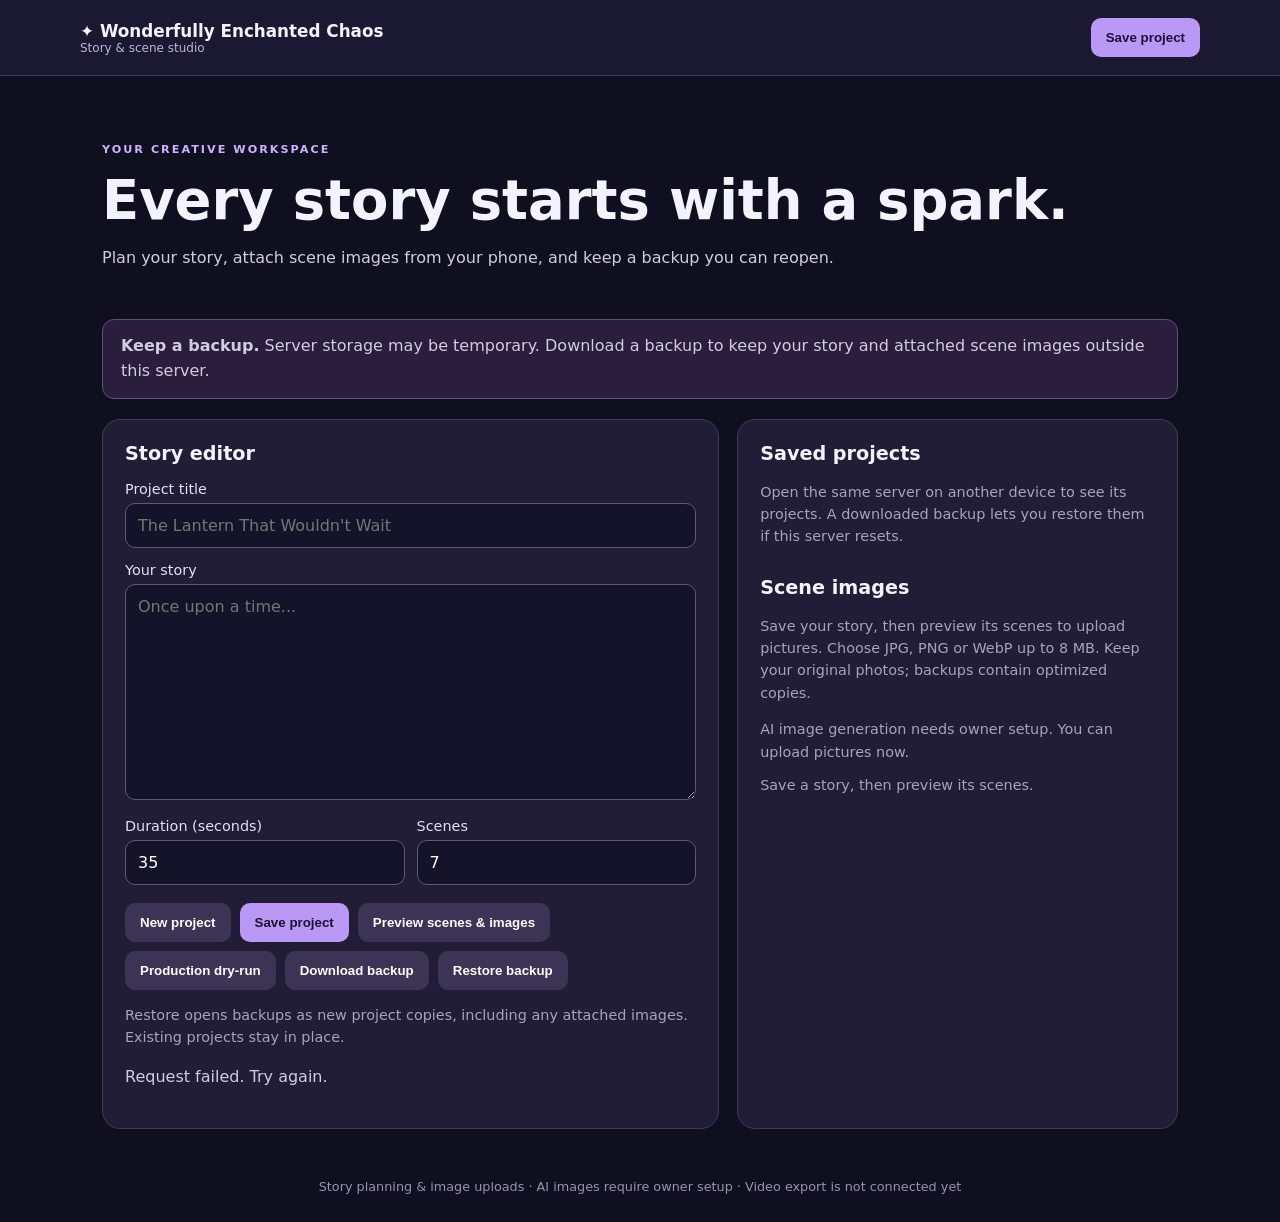
==== wec_engine/studio_web/index.html @ 894c10e3 "Add opt-in Cloudflare image generation for individual studio scenes" ====
<!doctype html>
<html lang="en">
<head>
  <meta charset="utf-8">
  <meta name="viewport" content="width=device-width, initial-scale=1">
  <meta name="theme-color" content="#1b1832">
  <title>Wonderfully Enchanted Chaos Studio</title>
  <link rel="stylesheet" href="./style.css">
</head>
<body>
<header>
  <div class="brand">✦ Wonderfully Enchanted Chaos <small>Story &amp; scene studio</small></div>
  <button id="save-top" type="button">Save project</button>
</header>
<main>
  <section class="hero">
    <p class="eyebrow">YOUR CREATIVE WORKSPACE</p>
    <h1>Every story starts with a spark.</h1>
    <p>Plan your story, attach scene images from your phone, and keep a backup you can reopen.</p>
  </section>
  <p class="notice" role="note"><strong>Keep a backup.</strong> Server storage may be temporary. Download a backup to keep your story and attached scene images outside this server.</p>
  <div class="layout">
    <section class="panel" id="editor">
      <h2>Story editor</h2>
      <label for="title">Project title</label>
      <input id="title" maxlength="150" placeholder="The Lantern That Wouldn't Wait">
      <label for="story">Your story</label>
      <textarea id="story" rows="10" maxlength="30000" placeholder="Once upon a time..."></textarea>
      <div class="two">
        <div><label for="duration">Duration (seconds)</label><input id="duration" type="number" min="1" max="3600" value="35"></div>
        <div><label for="scenes">Scenes</label><input id="scenes" type="number" min="1" max="100" value="7"></div>
      </div>
      <div class="actions">
        <button id="new" class="secondary" type="button">New project</button>
        <button id="save" type="button">Save project</button>
        <button id="plan" class="secondary" type="button">Preview scenes &amp; images</button>
        <button id="dry" class="secondary" type="button">Production dry-run</button>
        <button id="backup" class="secondary" type="button">Download backup</button>
        <button id="restore" class="secondary" type="button">Restore backup</button>
        <input id="restore-file" type="file" accept=".json,application/json" hidden>
      </div>
      <p class="muted">Restore opens backups as new project copies, including any attached images. Existing projects stay in place.</p>
      <p id="message" role="status" aria-live="polite"></p>
    </section>
    <aside class="panel">
      <h2>Saved projects</h2>
      <p class="muted">Open the same server on another device to see its projects. A downloaded backup lets you restore them if this server resets.</p>
      <div id="projects"></div>
      <h2 class="preview-heading">Scene images</h2>
      <p class="muted">Save your story, then preview its scenes to upload pictures. Choose JPG, PNG or WebP up to 8 MB. Keep your original photos; backups contain optimized copies.</p>
      <p id="generation-status" class="muted" role="status">AI image generation needs owner setup. You can upload pictures now.</p>
      <div id="preview" class="muted">Save a story, then preview its scenes.</div>
    </aside>
  </div>
</main>
<footer>Story planning &amp; image uploads · AI images require owner setup · Video export is not connected yet</footer>
<script src="./config.js"></script>
<script src="./app.js"></script>
</body>
</html>
---- wec_engine/studio_web/style.css ----
:root{font-family:system-ui,-apple-system,Segoe UI,sans-serif;color:#f5f2ff;background:#100f20}*{box-sizing:border-box}body{margin:0}header{padding:18px max(20px,calc((100vw - 1120px)/2));display:flex;align-items:center;justify-content:space-between;gap:12px;background:#1b1832;border-bottom:1px solid #40395b}.brand{font-weight:800;font-size:1.05rem}.brand small{display:block;font-size:.75rem;color:#bfb4db;font-weight:500}.pill{font-size:.7rem;background:#40305c;padding:8px;border-radius:20px}main{max-width:1120px;margin:auto;padding:22px}.hero{padding:32px 0}.eyebrow{letter-spacing:.18em;color:#cfb2ff;font-size:.7rem;font-weight:700}h1{font-size:clamp(2rem,5vw,3.4rem);line-height:1.1;margin:12px 0}p{line-height:1.55;color:#d2cce1}.layout{display:grid;grid-template-columns:minmax(0,1.4fr) minmax(260px,1fr);gap:18px}.panel{background:#211d36;border:1px solid #423957;border-radius:18px;padding:22px;min-width:0}h2{margin-top:0;font-size:1.2rem}label{display:block;margin:14px 0 6px;color:#e5def6;font-size:.9rem}input,textarea{font-size:16px;width:100%;border:1px solid #615776;background:#151329;border-radius:10px;color:white;padding:12px;font:inherit}textarea{resize:vertical}.two{display:grid;grid-template-columns:1fr 1fr;gap:12px}.actions{display:flex;flex-wrap:wrap;gap:9px;margin-top:18px}button{background:#b999f5;color:#1b1233;border:0;border-radius:10px;padding:12px 15px;font-weight:750;cursor:pointer}button.secondary{background:#3d3355;color:white}button:hover{filter:brightness(1.12)}.muted{color:#a9a2bb;font-size:.9rem}.item,.scene{padding:12px;margin:8px 0;background:#2c2642;border:1px solid #514668;border-radius:10px}.item button{margin-top:6px}.scene strong{display:block}.scene p{margin:6px 0;font-size:.85rem}#message{min-height:1.5em}footer{text-align:center;padding:28px;color:#9991b0;font-size:.8rem}@media(max-width:740px){header{padding:14px 16px}.layout{grid-template-columns:1fr}main{padding:16px}.hero{padding:20px 0}.panel{padding:17px}.pill{max-width:130px;text-align:center}}
header{position:sticky;top:0;z-index:10}header button{flex-shrink:0}.brand{max-width:72%}.notice{border:1px solid #615078;background:#291f3c;border-radius:12px;padding:14px 18px;margin:0 0 20px}.preview-heading{margin-top:28px}.scene-image{display:block;width:100%;max-height:360px;object-fit:contain;background:#151329;border-radius:9px;margin:12px 0}.image-empty{padding:18px 12px;border:1px dashed #736087;border-radius:9px;text-align:center}button:disabled{opacity:.55;cursor:wait}button:focus-visible,input:focus-visible,textarea:focus-visible{outline:3px solid #dac3ff;outline-offset:3px}input,textarea{font-size:16px}.scene .actions button{min-height:44px}.item strong,.scene strong{overflow-wrap:anywhere}[hidden]{display:none!important}@media(max-width:740px){header{gap:8px}header .brand{max-width:calc(100% - 112px);font-size:.9rem}header button{padding:11px;font-size:.8rem}.notice{padding:12px;font-size:.85rem}.scene-image{max-height:420px}}
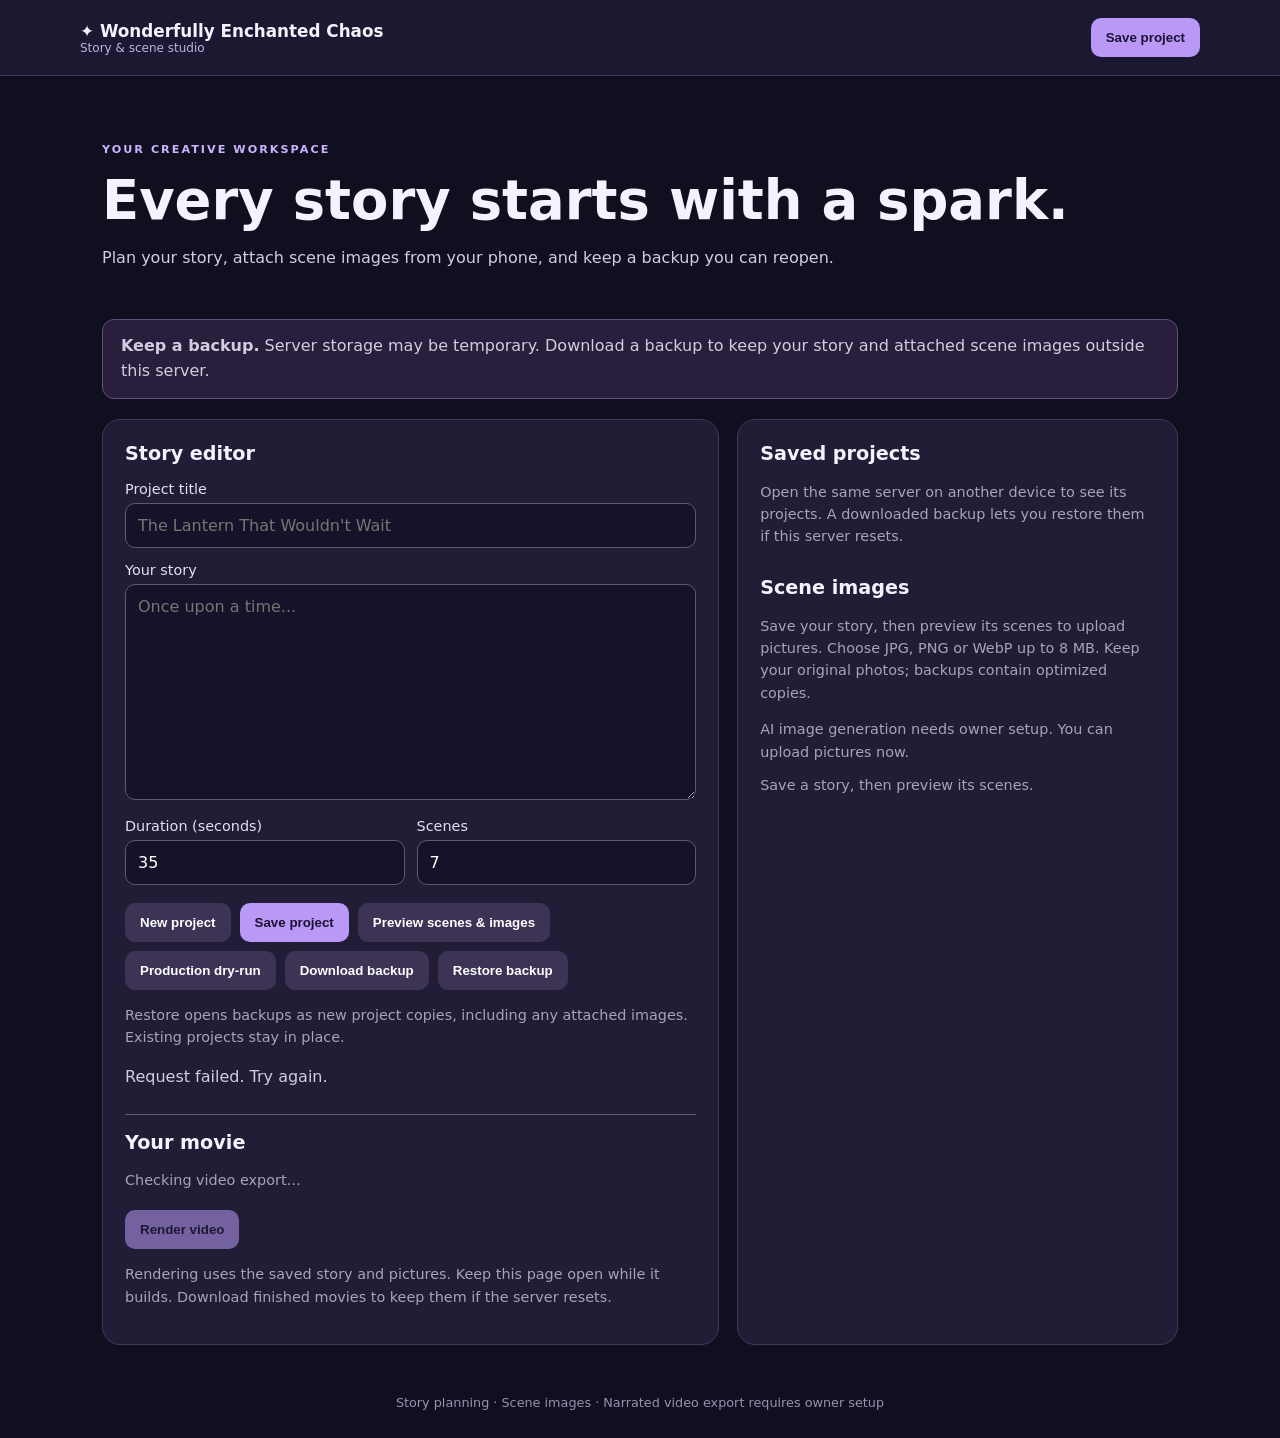
==== commit 8aeec613: "Add authenticated dashboard video jobs and phone playback" ====
--- a/wec_engine/studio_web/index.html
+++ b/wec_engine/studio_web/index.html
@@ -41,6 +41,17 @@
       </div>
       <p class="muted">Restore opens backups as new project copies, including any attached images. Existing projects stay in place.</p>
       <p id="message" role="status" aria-live="polite"></p>
+      <section id="video-export" aria-labelledby="video-heading">
+        <h2 id="video-heading">Your movie</h2>
+        <p id="video-availability" class="muted">Checking video export…</p>
+        <div class="actions"><button id="render-video" type="button" disabled>Render video</button></div>
+        <p class="muted">Rendering uses the saved story and pictures. Keep this page open while it builds. Download finished movies to keep them if the server resets.</p>
+        <div id="video-jobs"></div>
+        <div id="video-player" hidden>
+          <p id="video-player-title"></p>
+          <video id="movie" controls playsinline preload="metadata" aria-label="Finished story movie"></video>
+        </div>
+      </section>
     </section>
     <aside class="panel">
       <h2>Saved projects</h2>
@@ -53,7 +64,7 @@
     </aside>
   </div>
 </main>
-<footer>Story planning &amp; image uploads · AI images require owner setup · Video export is not connected yet</footer>
+<footer>Story planning · Scene images · Narrated video export requires owner setup</footer>
 <script src="./config.js"></script>
 <script src="./app.js"></script>
 </body>
--- a/wec_engine/studio_web/style.css
+++ b/wec_engine/studio_web/style.css
@@ -1,2 +1,8 @@
 :root{font-family:system-ui,-apple-system,Segoe UI,sans-serif;color:#f5f2ff;background:#100f20}*{box-sizing:border-box}body{margin:0}header{padding:18px max(20px,calc((100vw - 1120px)/2));display:flex;align-items:center;justify-content:space-between;gap:12px;background:#1b1832;border-bottom:1px solid #40395b}.brand{font-weight:800;font-size:1.05rem}.brand small{display:block;font-size:.75rem;color:#bfb4db;font-weight:500}.pill{font-size:.7rem;background:#40305c;padding:8px;border-radius:20px}main{max-width:1120px;margin:auto;padding:22px}.hero{padding:32px 0}.eyebrow{letter-spacing:.18em;color:#cfb2ff;font-size:.7rem;font-weight:700}h1{font-size:clamp(2rem,5vw,3.4rem);line-height:1.1;margin:12px 0}p{line-height:1.55;color:#d2cce1}.layout{display:grid;grid-template-columns:minmax(0,1.4fr) minmax(260px,1fr);gap:18px}.panel{background:#211d36;border:1px solid #423957;border-radius:18px;padding:22px;min-width:0}h2{margin-top:0;font-size:1.2rem}label{display:block;margin:14px 0 6px;color:#e5def6;font-size:.9rem}input,textarea{font-size:16px;width:100%;border:1px solid #615776;background:#151329;border-radius:10px;color:white;padding:12px;font:inherit}textarea{resize:vertical}.two{display:grid;grid-template-columns:1fr 1fr;gap:12px}.actions{display:flex;flex-wrap:wrap;gap:9px;margin-top:18px}button{background:#b999f5;color:#1b1233;border:0;border-radius:10px;padding:12px 15px;font-weight:750;cursor:pointer}button.secondary{background:#3d3355;color:white}button:hover{filter:brightness(1.12)}.muted{color:#a9a2bb;font-size:.9rem}.item,.scene{padding:12px;margin:8px 0;background:#2c2642;border:1px solid #514668;border-radius:10px}.item button{margin-top:6px}.scene strong{display:block}.scene p{margin:6px 0;font-size:.85rem}#message{min-height:1.5em}footer{text-align:center;padding:28px;color:#9991b0;font-size:.8rem}@media(max-width:740px){header{padding:14px 16px}.layout{grid-template-columns:1fr}main{padding:16px}.hero{padding:20px 0}.panel{padding:17px}.pill{max-width:130px;text-align:center}}
 header{position:sticky;top:0;z-index:10}header button{flex-shrink:0}.brand{max-width:72%}.notice{border:1px solid #615078;background:#291f3c;border-radius:12px;padding:14px 18px;margin:0 0 20px}.preview-heading{margin-top:28px}.scene-image{display:block;width:100%;max-height:360px;object-fit:contain;background:#151329;border-radius:9px;margin:12px 0}.image-empty{padding:18px 12px;border:1px dashed #736087;border-radius:9px;text-align:center}button:disabled{opacity:.55;cursor:wait}button:focus-visible,input:focus-visible,textarea:focus-visible{outline:3px solid #dac3ff;outline-offset:3px}input,textarea{font-size:16px}.scene .actions button{min-height:44px}.item strong,.scene strong{overflow-wrap:anywhere}[hidden]{display:none!important}@media(max-width:740px){header{gap:8px}header .brand{max-width:calc(100% - 112px);font-size:.9rem}header button{padding:11px;font-size:.8rem}.notice{padding:12px;font-size:.85rem}.scene-image{max-height:420px}}
+/* Keep playback and progress usable on a narrow phone screen. */
+#video-export { margin-top: 1.5rem; border-top: 1px solid #615a78; padding-top: 1rem; }
+#movie { display: block; width: 100%; max-height: 70vh; border-radius: 12px; background: #0c0b14; }
+.video-job { margin: 1rem 0; padding: 1rem; border: 1px solid #615a78; border-radius: 12px; }
+.video-job progress { display: block; width: 100%; margin: .7rem 0; }
+[hidden] { display: none !important; }
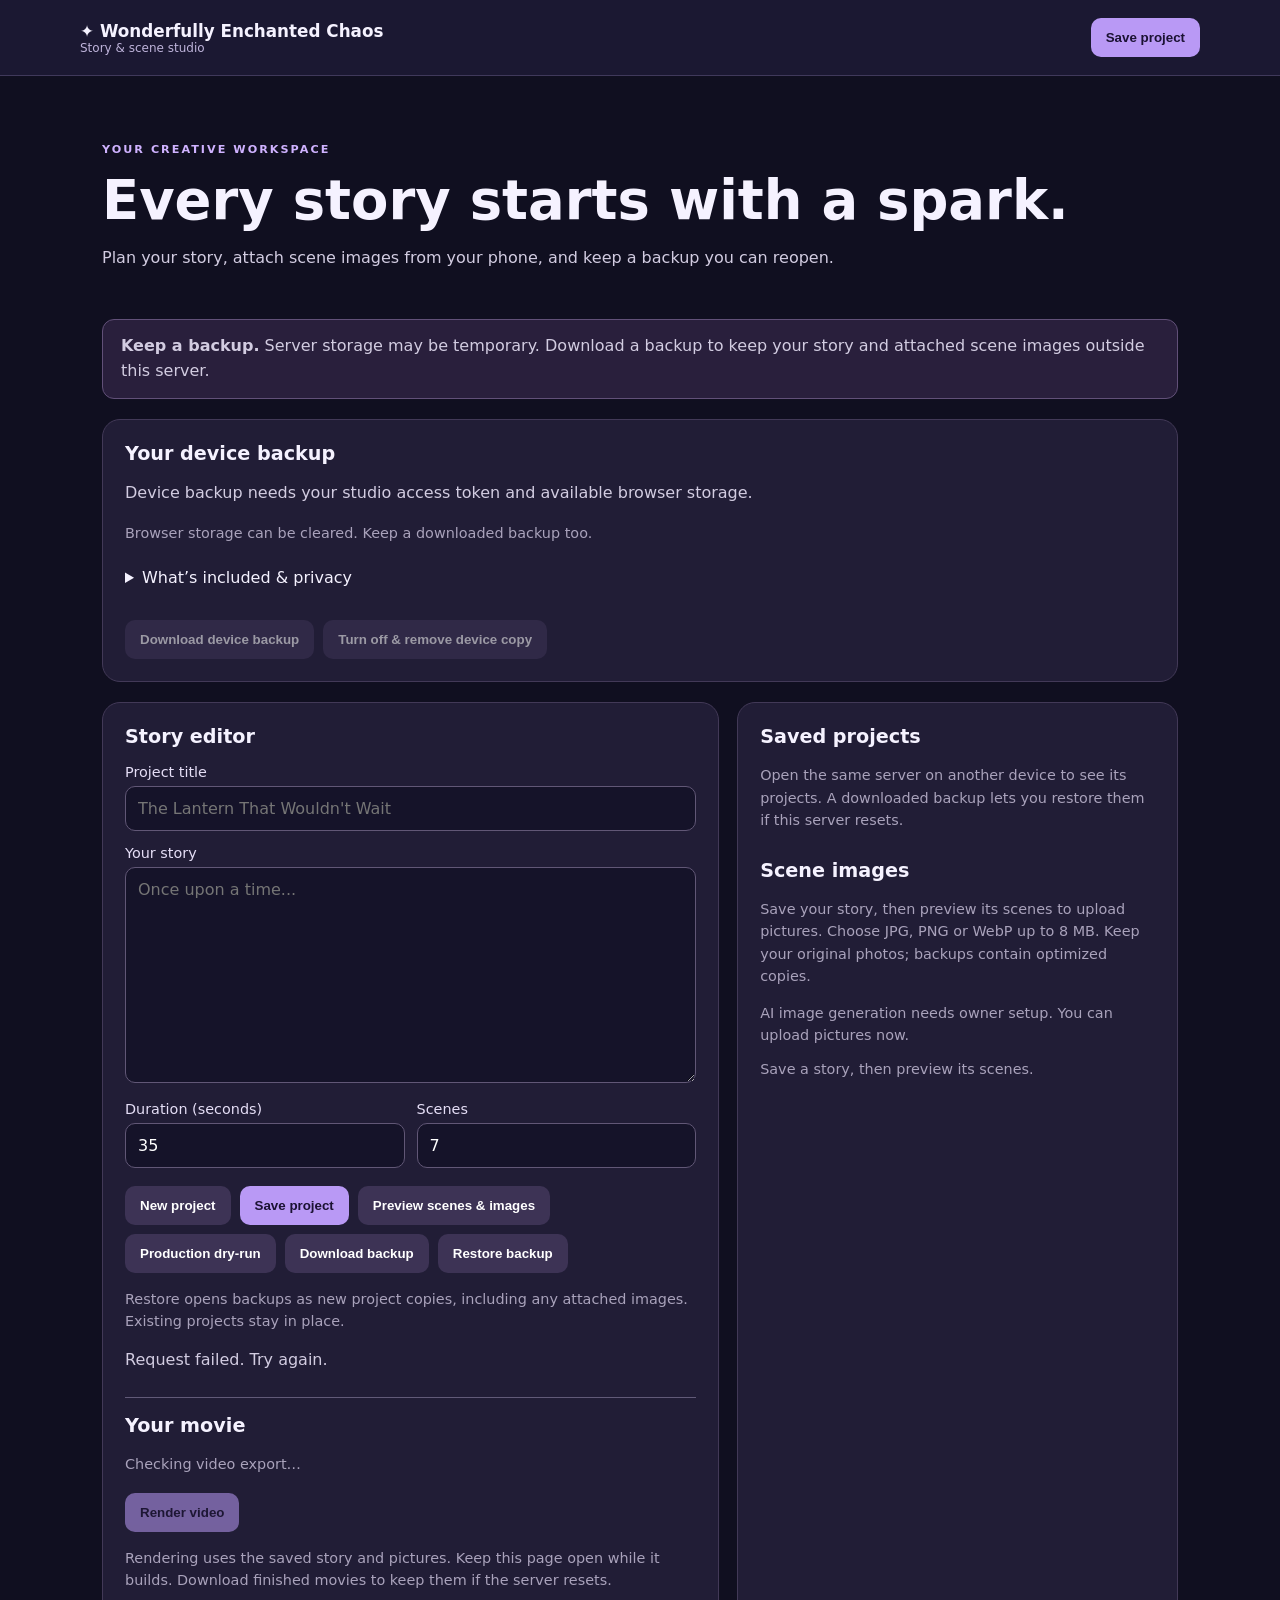
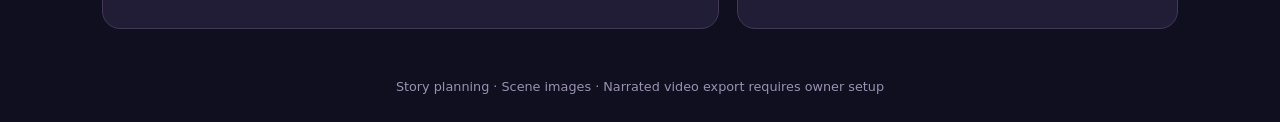
==== commit aeacd436: "Add automatic device project backups and guarded empty-server recovery" ====
--- a/wec_engine/studio_web/index.html
+++ b/wec_engine/studio_web/index.html
@@ -19,6 +19,18 @@
     <p>Plan your story, attach scene images from your phone, and keep a backup you can reopen.</p>
   </section>
   <p class="notice" role="note"><strong>Keep a backup.</strong> Server storage may be temporary. Download a backup to keep your story and attached scene images outside this server.</p>
+  <section class="panel device-backup" aria-labelledby="device-heading">
+    <h2 id="device-heading">Your device backup</h2>
+    <p id="device-status" role="status" aria-live="polite">Checking this browser’s saved copy…</p>
+    <p class="muted">Browser storage can be cleared. Keep a downloaded backup too.</p>
+    <details><summary>What’s included &amp; privacy</summary><p class="muted">Saved stories and pictures are copied automatically in this browser. Unsaved edits and movies are not included. Private browsing, clearing site data or browser cleanup can remove the copy. Use your own device.</p></details>
+    <div class="actions">
+      <button id="device-recover" type="button" hidden disabled>Recover projects from this device</button>
+      <button id="device-download" class="secondary" type="button" disabled>Download device backup</button>
+      <button id="device-replace" class="secondary" type="button" hidden disabled>Use current server projects</button>
+      <button id="device-toggle" class="secondary" type="button" disabled>Turn off &amp; remove device copy</button>
+    </div>
+  </section>
   <div class="layout">
     <section class="panel" id="editor">
       <h2>Story editor</h2>
@@ -66,6 +78,7 @@
 </main>
 <footer>Story planning · Scene images · Narrated video export requires owner setup</footer>
 <script src="./config.js"></script>
+<script src="./device-backup.js"></script>
 <script src="./app.js"></script>
 </body>
 </html>
--- a/wec_engine/studio_web/style.css
+++ b/wec_engine/studio_web/style.css
@@ -6,3 +6,7 @@
 .video-job { margin: 1rem 0; padding: 1rem; border: 1px solid #615a78; border-radius: 12px; }
 .video-job progress { display: block; width: 100%; margin: .7rem 0; }
 [hidden] { display: none !important; }
+.device-backup { margin-bottom: 20px; }
+#device-status { overflow-wrap: anywhere; }
+.device-backup summary { min-height: 44px; padding: 10px 0; cursor: pointer; }
+.device-backup summary:focus-visible { outline: 3px solid #dac3ff; outline-offset: 3px; }
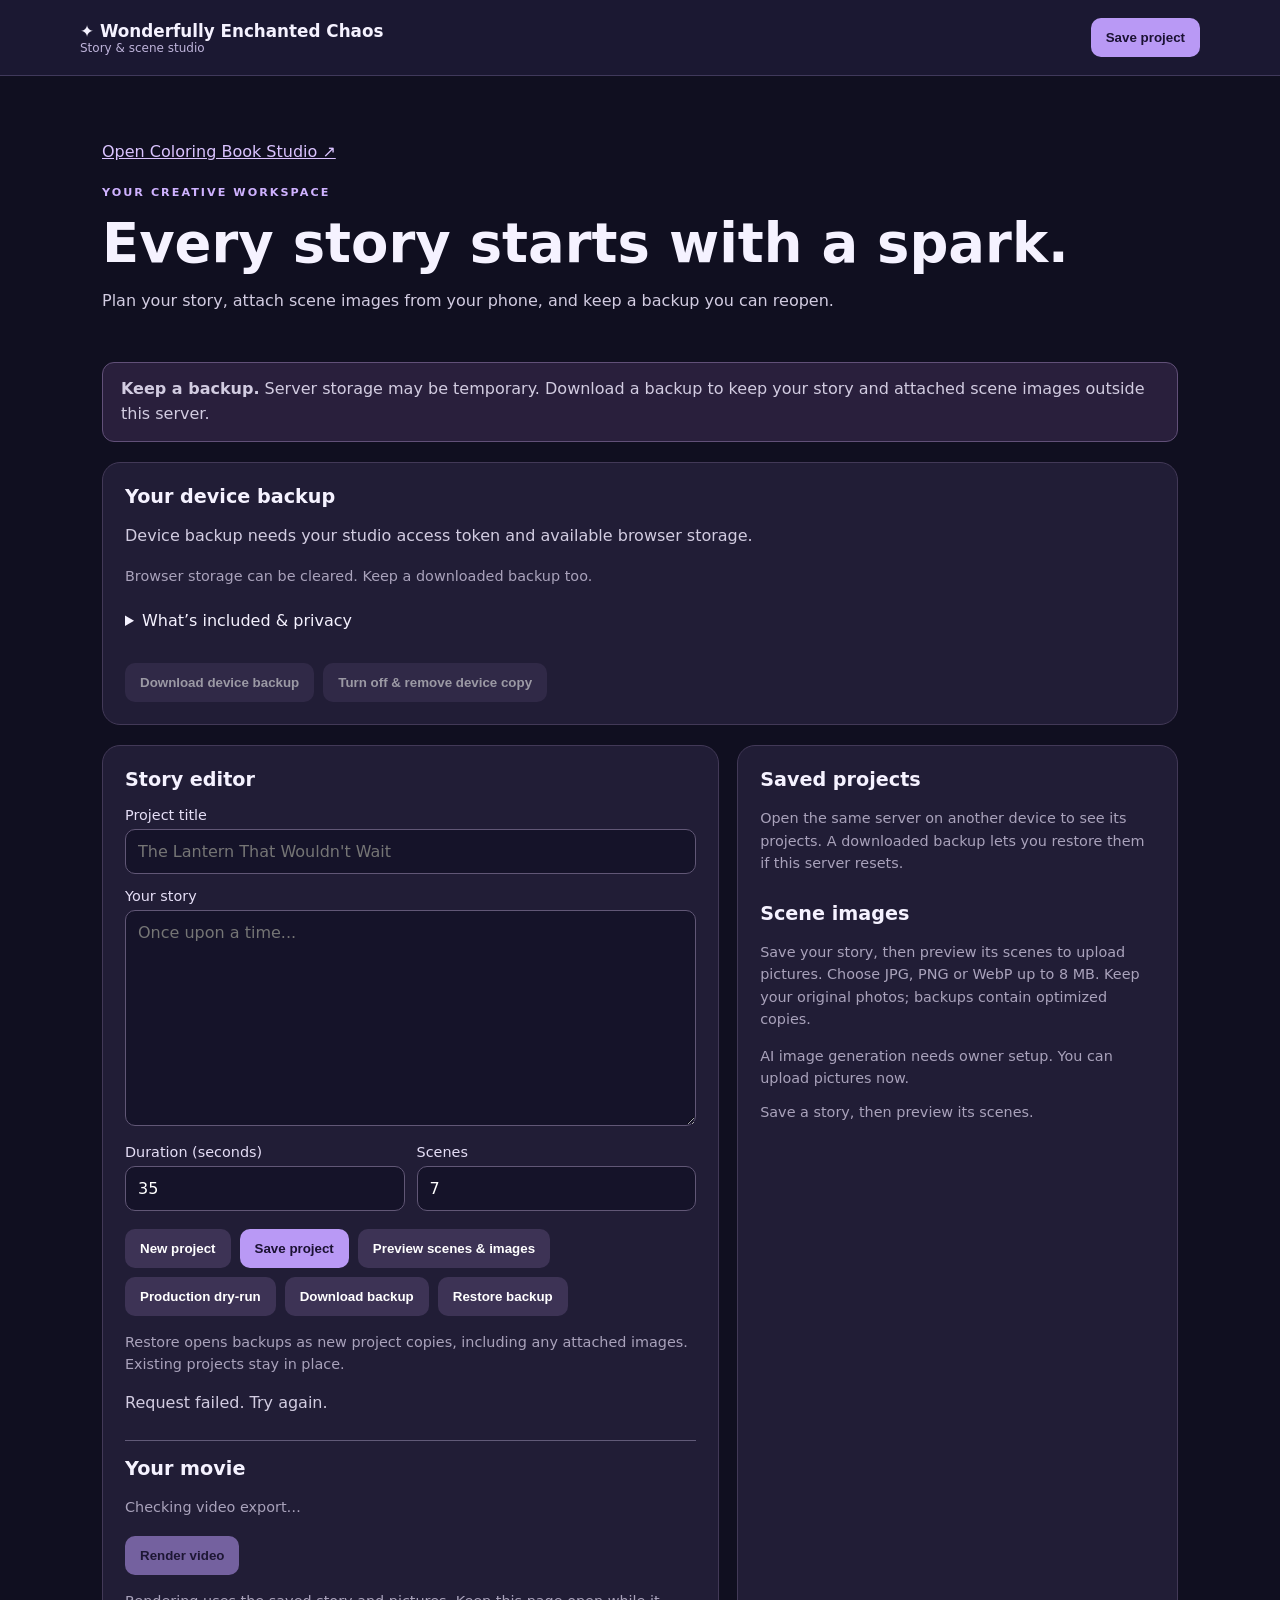
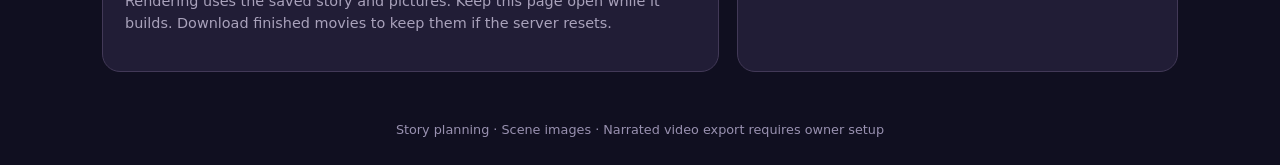
==== commit f8fffd85: "Integrate local coloring books into the packaged studio and verify browser exports" ====
--- a/wec_engine/studio_web/index.html
+++ b/wec_engine/studio_web/index.html
@@ -14,6 +14,7 @@
 </header>
 <main>
   <section class="hero">
+    <nav aria-label="Creative studios"><a class="studio-link" href="/coloring/" target="_blank" rel="noopener">Open Coloring Book Studio ↗</a></nav>
     <p class="eyebrow">YOUR CREATIVE WORKSPACE</p>
     <h1>Every story starts with a spark.</h1>
     <p>Plan your story, attach scene images from your phone, and keep a backup you can reopen.</p>
--- a/wec_engine/studio_web/style.css
+++ b/wec_engine/studio_web/style.css
@@ -7,6 +7,8 @@
 .video-job progress { display: block; width: 100%; margin: .7rem 0; }
 [hidden] { display: none !important; }
 .device-backup { margin-bottom: 20px; }
+.studio-link { display: inline-block; padding: 12px 0; color: #dac3ff; }
+.studio-link:focus-visible { outline: 3px solid #dac3ff; outline-offset: 3px; }
 #device-status { overflow-wrap: anywhere; }
 .device-backup summary { min-height: 44px; padding: 10px 0; cursor: pointer; }
 .device-backup summary:focus-visible { outline: 3px solid #dac3ff; outline-offset: 3px; }
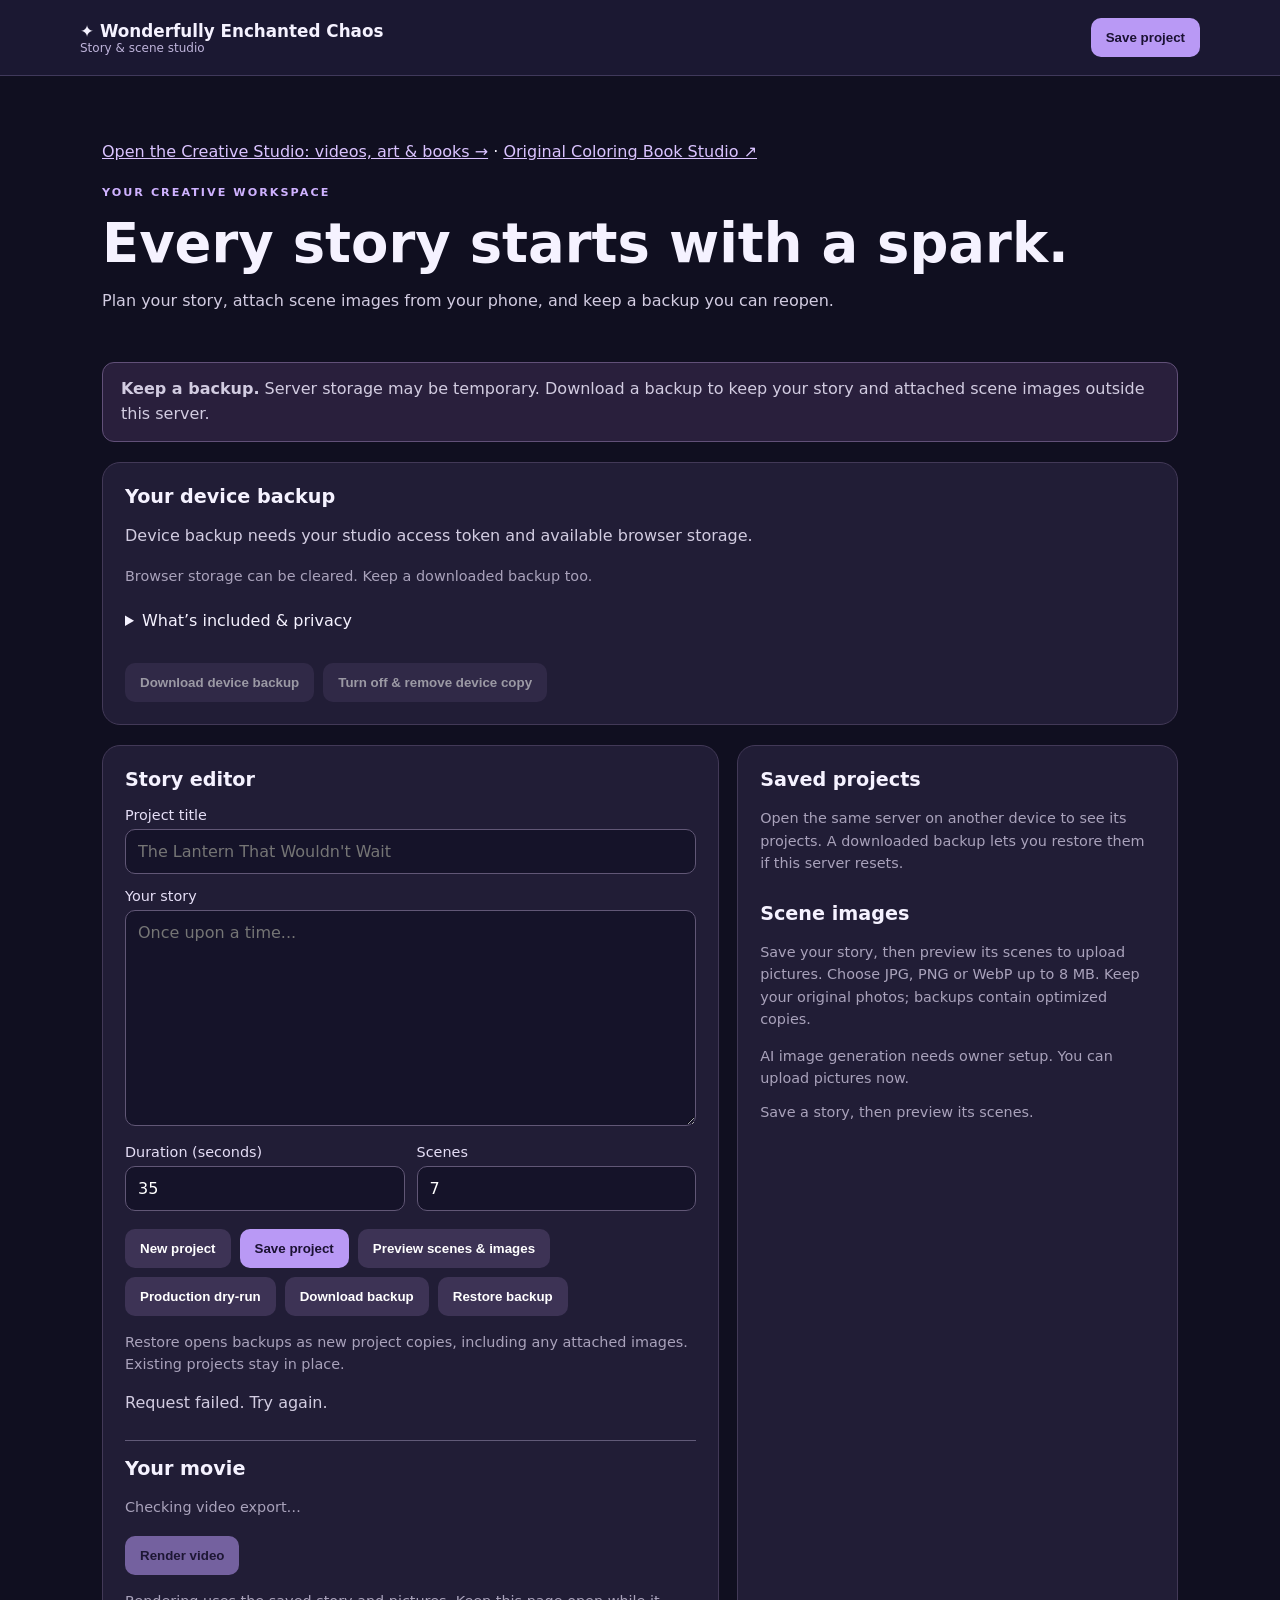
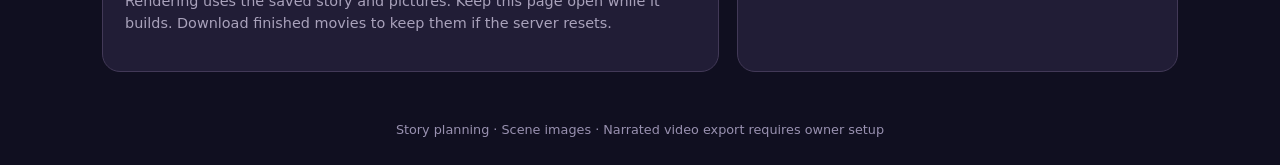
==== commit 1d05d8a7: "Build unified creative studio for videos, artwork, coloring books and storybooks Add device project " ====
--- a/wec_engine/studio_web/index.html
+++ b/wec_engine/studio_web/index.html
@@ -14,7 +14,7 @@
 </header>
 <main>
   <section class="hero">
-    <nav aria-label="Creative studios"><a class="studio-link" href="/coloring/" target="_blank" rel="noopener">Open Coloring Book Studio ↗</a></nav>
+    <nav aria-label="Creative studios"><a class="studio-link" href="/studio/">Open the Creative Studio: videos, art &amp; books →</a> · <a class="studio-link" href="/coloring/" target="_blank" rel="noopener">Original Coloring Book Studio ↗</a></nav>
     <p class="eyebrow">YOUR CREATIVE WORKSPACE</p>
     <h1>Every story starts with a spark.</h1>
     <p>Plan your story, attach scene images from your phone, and keep a backup you can reopen.</p>
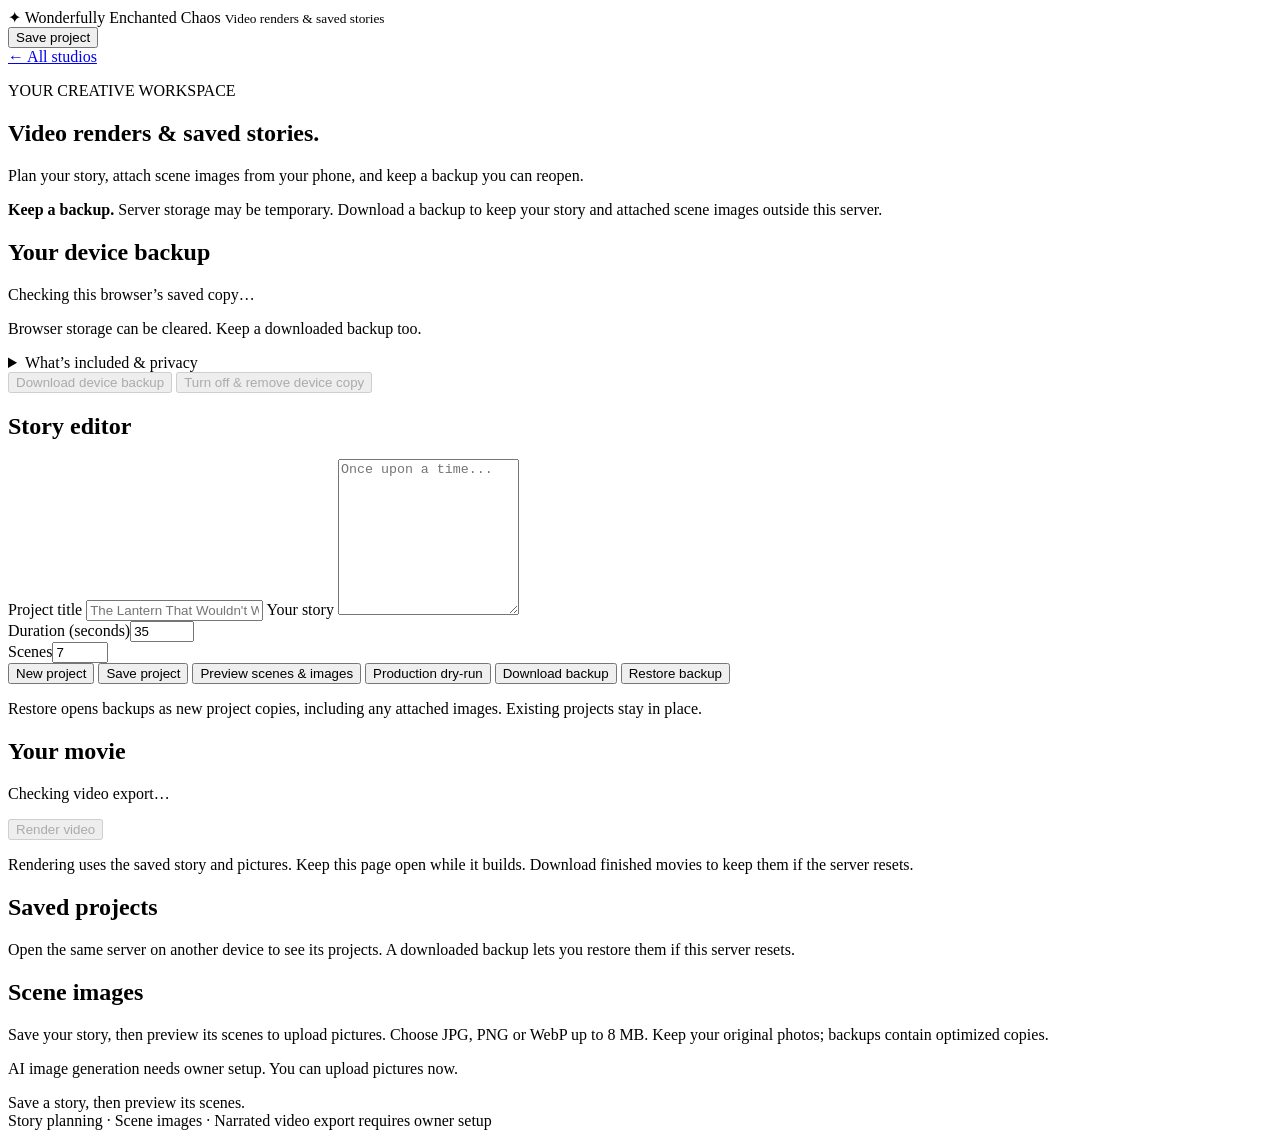
==== commit 7b0d54dd: "Make the shared creative studio the central home" ====
--- a/wec_engine/studio_web/index.html
+++ b/wec_engine/studio_web/index.html
@@ -5,18 +5,18 @@
   <meta name="viewport" content="width=device-width, initial-scale=1">
   <meta name="theme-color" content="#1b1832">
   <title>Wonderfully Enchanted Chaos Studio</title>
-  <link rel="stylesheet" href="./style.css">
+  <link rel="stylesheet" href="/style.css">
 </head>
 <body>
 <header>
-  <div class="brand">✦ Wonderfully Enchanted Chaos <small>Story &amp; scene studio</small></div>
+  <div class="brand">✦ Wonderfully Enchanted Chaos <small>Video renders &amp; saved stories</small></div>
   <button id="save-top" type="button">Save project</button>
 </header>
 <main>
   <section class="hero">
-    <nav aria-label="Creative studios"><a class="studio-link" href="/studio/">Open the Creative Studio: videos, art &amp; books →</a> · <a class="studio-link" href="/coloring/" target="_blank" rel="noopener">Original Coloring Book Studio ↗</a></nav>
+    <nav aria-label="Creative studios"><a class="studio-link" href="/">← All studios</a></nav>
     <p class="eyebrow">YOUR CREATIVE WORKSPACE</p>
-    <h1>Every story starts with a spark.</h1>
+    <h1>Video renders &amp; saved stories.</h1>
     <p>Plan your story, attach scene images from your phone, and keep a backup you can reopen.</p>
   </section>
   <p class="notice" role="note"><strong>Keep a backup.</strong> Server storage may be temporary. Download a backup to keep your story and attached scene images outside this server.</p>
@@ -78,8 +78,8 @@
   </div>
 </main>
 <footer>Story planning · Scene images · Narrated video export requires owner setup</footer>
-<script src="./config.js"></script>
-<script src="./device-backup.js"></script>
-<script src="./app.js"></script>
+<script src="/config.js"></script>
+<script src="/device-backup.js"></script>
+<script src="/app.js"></script>
 </body>
 </html>
